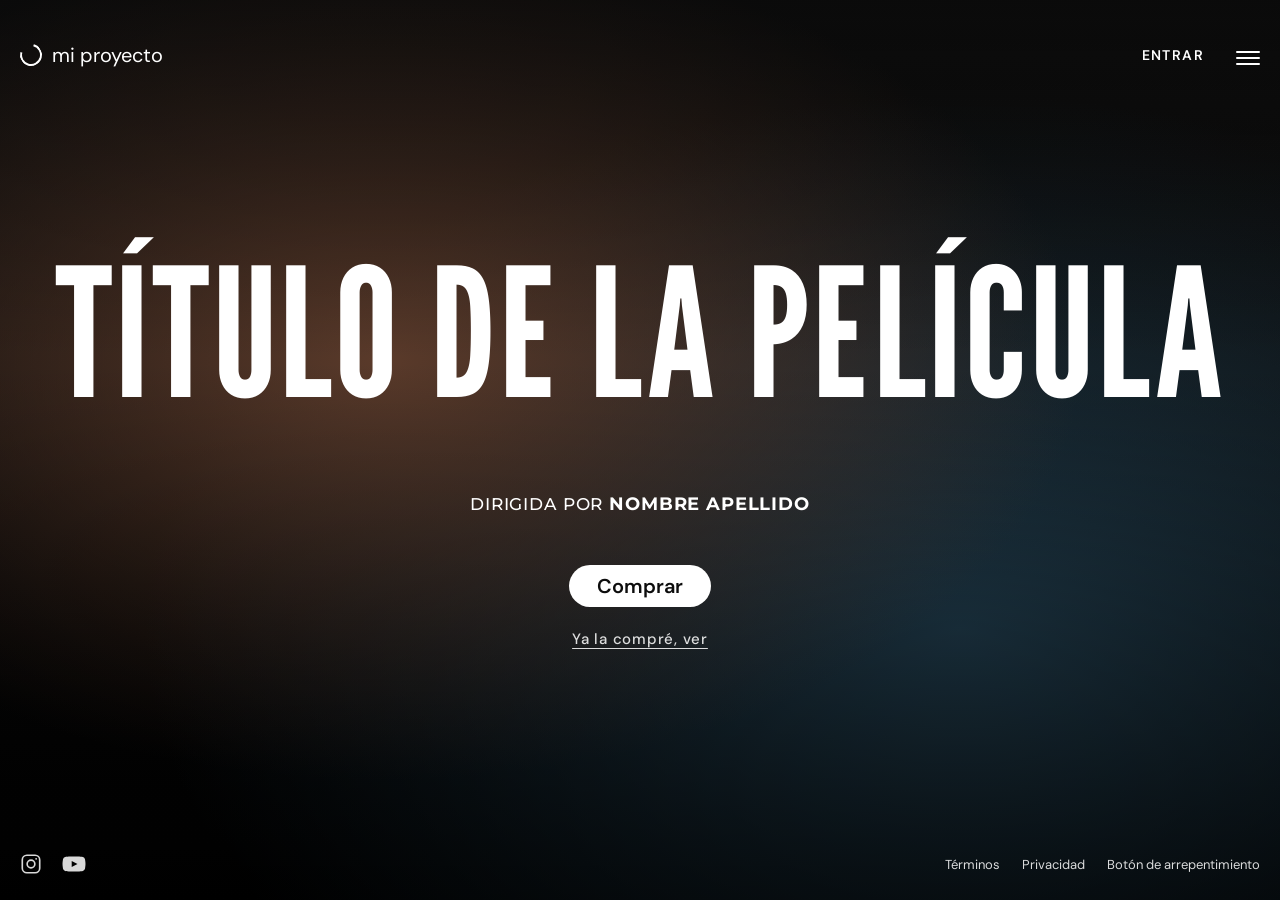
==== aws/site/index.html @ 1280f7a7 "Landing design, device removal, credential checks - Site moved onto the uramielo landing design: sha" ====
<!doctype html>
<html lang="es">
<head>
    <meta charset="utf-8">
    <meta name="viewport" content="width=device-width, initial-scale=1">
    <title>Mi Proyecto</title>
    <link rel="stylesheet" href="styles.css">
</head>
<body>
    <header class="header js-header">
        <div class="header__container container">
            <a href="index.html" class="header__logo js-header-logo" aria-label="Inicio">
                <span class="header__logo-mark"></span>
                <span class="header__logo-text">mi proyecto</span>
            </a>

            <div class="header__right-container">
                <nav class="header__navigation">
                    <a href="entrar.html" class="header__auth-link">Entrar</a>
                </nav>

                <button type="button" class="hamburger-menu js-hamburger-menu" aria-label="Abrir menú" aria-expanded="false">
                    <div></div><div></div><div></div>
                </button>

                <div class="header__menu-container js-header-menu-container">
                    <nav class="header__menu">
                        <a href="sobre.html">Sobre el proyecto</a>
                        <a href="faqs.html">Preguntas frecuentes</a>
                        <a href="contacto.html">Contacto</a>
                        <div class="header__menu-auth-mobile">
                            <a href="entrar.html" class="header__auth-link">Entrar</a>
                        </div>
                    </nav>
                </div>
            </div>
        </div>
    </header>

    <main class="homepage">
        <div class="homepage__background-image">
            <div class="homepage__background-placeholder"></div>
        </div>

        <div class="homepage__container container">
            <h1 class="homepage__title">Título de la película</h1>
            <p class="homepage__subtitle">Dirigida por <span>Nombre Apellido</span></p>
            <div class="homepage__ctas">
                <a href="comprar.html" class="homepage__cta button button--white">Comprar</a>
                <a href="ver.html" class="homepage__cta-secondary">Ya la compré, ver</a>
            </div>
        </div>
    </main>

    <footer class="footer">
        <div class="footer__container container">
            <div class="footer__social-container">
                <a href="https://instagram.com/" target="_blank" rel="noopener" aria-label="Instagram">
                    <svg width="22" height="22" viewBox="0 0 24 24" fill="none" stroke="currentColor" stroke-width="1.8"><rect x="2.5" y="2.5" width="19" height="19" rx="5"/><circle cx="12" cy="12" r="4.2"/><circle cx="17.6" cy="6.4" r="1" fill="currentColor" stroke="none"/></svg>
                </a>
                <a href="https://youtube.com/" target="_blank" rel="noopener" aria-label="YouTube">
                    <svg width="24" height="24" viewBox="0 0 24 24" fill="currentColor"><path d="M23 7.2a3 3 0 0 0-2.1-2.1C19 4.6 12 4.6 12 4.6s-7 0-8.9.5A3 3 0 0 0 1 7.2 31 31 0 0 0 .5 12 31 31 0 0 0 1 16.8a3 3 0 0 0 2.1 2.1c1.9.5 8.9.5 8.9.5s7 0 8.9-.5a3 3 0 0 0 2.1-2.1 31 31 0 0 0 .5-4.8 31 31 0 0 0-.5-4.8zM9.7 15.1V8.9l5.8 3.1-5.8 3.1z"/></svg>
                </a>
            </div>
            <nav class="footer__legal" aria-label="Legales">
                <a href="terminos.html">Términos</a>
                <a href="privacidad.html">Privacidad</a>
                <a href="arrepentimiento.html">Botón de arrepentimiento</a>
            </nav>
        </div>
    </footer>

    <script src="main.js"></script>
</body>
</html>
---- aws/site/styles.css ----
@font-face { font-family: "DM Sans"; font-style: normal; font-weight: 100 1000; font-display: swap; src: url(fonts/dm-sans-latin.woff2) format("woff2"); }
@font-face { font-family: "League Gothic"; font-style: normal; font-weight: 400; font-display: swap; src: url(fonts/league-gothic-latin.woff2) format("woff2"); }
@font-face { font-family: "Montserrat"; font-style: normal; font-weight: 100 900; font-display: swap; src: url(fonts/montserrat-latin.woff2) format("woff2"); }

:root {
    --font-league: "League Gothic", sans-serif;
    --font-dmsans: "DM Sans", sans-serif;
    --font-montserrat: "Montserrat", sans-serif;
    --color-text-black: #0d0d0d;
    --color-text-white: #fff;
}

*, *::before, *::after { box-sizing: border-box; margin: 0; padding: 0; }
html, body { background: #000; color: #fff; font-family: var(--font-montserrat); }
a { color: inherit; text-decoration: none; }
button { font: inherit; border: none; background: none; color: inherit; cursor: pointer; }
input { font: inherit; border: 1px solid #ddd; border-radius: 6px; }
[hidden] { display: none !important; }

.container { width: 100%; max-width: 1440px; margin: 0 auto; }
.container-sm { width: 100%; max-width: 1165px; margin: 0 auto; padding: 0 20px; }
body { display: flex; flex-direction: column; min-height: 100vh; min-height: 100dvh; }
body > main { flex: 1 0 auto; }
body.page--light { background: #fff; color: var(--color-text-black); }
body.page--dark { background: #101010; }

/* Buttons */
.button { display: block; width: max-content; font-size: 16px; font-family: var(--font-dmsans); color: #000; border-radius: 100px; padding: 8px 28px; transition: background-color .2s linear; }
.button--white { background: #fff; }
.button--white:hover { background: #ddd; }
.button--black { color: #fff; background: #0d0d0d; }
.button--black:hover { background: #272727; }
.button--outline { color: #fff; border: 1px solid #ffffff80; padding: 6px 22px; }
.button--outline:hover { border-color: #fff; }
.button:disabled { opacity: .5; cursor: default; }

/* Header */
.header { position: fixed; z-index: 15; top: 0; left: 0; width: 100%; transition: background-color .2s ease, box-shadow .2s ease; }
.header.is-scrolled { background: #111; box-shadow: 0 4px 18px #00000040; }
.header__container { display: flex; justify-content: space-between; align-items: center; padding: 42px 20px; transition: padding .2s ease; }
.header.is-scrolled .header__container { padding: 14px 20px; }

.header__logo { position: relative; z-index: 500; display: flex; align-items: center; gap: 10px; font-family: var(--font-dmsans); font-size: 20px; transition: color .3s linear; }
.header__logo-mark { width: 22px; height: 22px; border: 2px solid currentColor; border-radius: 50%; border-top-color: transparent; transform: rotate(-30deg); }
.header__logo.is-open { color: #000; }

.header__right-container { display: flex; align-items: center; gap: 32px; }

.header__navigation { display: flex; gap: 32px; }
.header__auth-link { font: 600 14px var(--font-dmsans); letter-spacing: .1em; text-transform: uppercase; }

/* Light header variant (white pages) */
.header--surface-light { color: var(--color-text-black); }
.header--surface-light.is-scrolled { background: #fff; box-shadow: 0 4px 18px #0000001f; }
.header--surface-light .hamburger-menu div { background: var(--color-text-black); }

/* Hamburger */
.hamburger-menu { position: relative; z-index: 500; width: 24px; height: 16px; }
.hamburger-menu div { background: #fff; width: 100%; height: 2px; margin: 4px auto; border-radius: 10px; transition: .3s cubic-bezier(.28,.55,.385,1.65); }
.hamburger-menu.toggled div { background: #000; }
.hamburger-menu.toggled div:first-child { transform: translateY(.375rem) rotate(45deg); }
.hamburger-menu.toggled div:nth-child(2) { opacity: 0; }
.hamburger-menu.toggled div:last-child { transform: translateY(-.375rem) rotate(-45deg); }

/* Full-screen menu */
.header__menu-container { position: fixed; inset: 0; display: flex; align-items: center; justify-content: center; background: #eaeaea; opacity: 0; visibility: hidden; pointer-events: none; transition: opacity 1s ease, visibility 1s ease; }
.header__menu-container.is-open { opacity: 1; visibility: visible; pointer-events: auto; }
.header__menu { display: flex; flex-wrap: wrap; justify-content: center; }
.header__menu > a,
.header__menu-auth-mobile a { display: block; width: 100%; margin-bottom: 28px; font: 400 64px var(--font-league); color: #000; text-transform: uppercase; text-align: center; opacity: 0; transform: translateY(-50px); filter: blur(10px); transition: opacity .8s ease, transform .8s ease, filter .8s ease; }
.header__menu > a:hover { color: #555; }
.header__menu > a.is-active { color: #8a8a8a; }
.header__menu-container.is-open .header__menu > a,
.header__menu-container.is-open .header__menu-auth-mobile a { opacity: 1; transform: none; filter: none; }
.header__menu-container.is-open .header__menu > a:nth-of-type(1) { transition-delay: .1s; }
.header__menu-container.is-open .header__menu > a:nth-of-type(2) { transition-delay: .2s; }
.header__menu-container.is-open .header__menu > a:nth-of-type(3) { transition-delay: .3s; }
.header__menu-container.is-open .header__menu-auth-mobile a { transition-delay: .4s; }
.header__menu-auth-mobile { display: none; width: 100%; border-top: 1px solid #d4d4d4; padding-top: 38px; margin-top: 30px; }
.header__menu-auth-mobile a { font: 600 20px var(--font-dmsans); }

/* Hero */
.homepage { position: relative; width: 100%; height: 100vh; height: 100dvh; display: grid; place-content: center; padding-top: 64px; background: #000; overflow: hidden; }
.homepage__background-image { position: absolute; inset: 0; }
.homepage__background-image img,
.homepage__background-placeholder { width: 100%; height: 100%; object-fit: cover; }
.homepage__background-placeholder {
    background:
        radial-gradient(ellipse at 30% 40%, #5a3a2a 0%, transparent 55%),
        radial-gradient(ellipse at 75% 70%, #1f3a4a 0%, transparent 60%),
        linear-gradient(180deg, #111 0%, #000 100%);
    animation: drift 18s ease-in-out infinite alternate;
}
.homepage__background-image::after { content: ""; position: absolute; inset: 0; background: linear-gradient(180deg, #0006 0%, #0000 40%, #0008 100%); }
@keyframes drift { to { transform: scale(1.12) translate(-2%, 1%); } }

.homepage__container { position: relative; z-index: 1; transform: translateY(-32px); padding: 0 20px; }
.homepage__title { font: 400 clamp(64px, 14vw, 180px)/0.9 var(--font-league); text-transform: uppercase; text-align: center; letter-spacing: .01em; animation: fadeUp 1.2s ease both; }
.homepage__subtitle { margin-top: 80px; font-size: 17px; font-weight: 500; letter-spacing: .05em; text-transform: uppercase; text-align: center; animation: fadeUp 1.2s .3s ease both; }
.homepage__subtitle span { font-size: 18px; font-weight: 700; }
.homepage__ctas { display: flex; flex-direction: column; align-items: center; gap: 22px; margin-top: 50px; animation: fadeUp 1.2s .5s ease both; }
.homepage__cta { margin: 0 auto; font-size: 20px; font-weight: 600; color: var(--color-text-black); }
.homepage__cta-secondary { font: 500 15px var(--font-dmsans); letter-spacing: .05em; text-decoration: underline; text-underline-offset: 4px; opacity: .85; }
.homepage__cta-secondary:hover { opacity: 1; }
@keyframes fadeUp { from { opacity: 0; transform: translateY(20px); filter: blur(6px); } }

/* Footer */
.footer { position: absolute; bottom: 0; left: 0; width: 100%; padding-bottom: 24px; z-index: 10; }
.footer__container { display: flex; align-items: center; justify-content: space-between; padding: 0 20px; }
.footer__social-container { display: flex; align-items: center; gap: 20px; }
.footer__social-container a { display: flex; opacity: .85; transition: opacity .2s; }
.footer__social-container a:hover { opacity: 1; }
.footer__legal { display: flex; flex-wrap: wrap; gap: 8px 22px; font: 400 13px var(--font-dmsans); }
.footer__legal a { opacity: .85; }
.footer__legal a:hover { opacity: 1; text-decoration: underline; }
.footer--static { position: static; padding: 32px 0; border-top: 1px solid #ffffff1f; }
.page--light .footer--static { border-top-color: #0000001a; }

/* Video placeholder */
.video-placeholder { position: relative; aspect-ratio: 16 / 9; width: 100%; display: flex; flex-direction: column; align-items: center; justify-content: center; gap: 18px; background: radial-gradient(ellipse at 30% 30%, #3a2a22, transparent 60%), radial-gradient(ellipse at 80% 80%, #1c2f3b, transparent 60%), #111; color: #fff; overflow: hidden; }
.video-placeholder iframe { position: absolute; inset: 0; width: 100%; height: 100%; border: 0; }
.video-placeholder__play { width: 72px; height: 72px; border-radius: 50%; border: 2px solid #fff; position: relative; }
.video-placeholder__play::after { content: ""; position: absolute; top: 50%; left: 54%; transform: translate(-50%, -50%); border-style: solid; border-width: 12px 0 12px 20px; border-color: transparent transparent transparent #fff; }
.video-placeholder__label { font: 500 13px var(--font-dmsans); letter-spacing: .1em; text-transform: uppercase; opacity: .8; }

/* About / text pages */
.about__main, .text-page__main { padding-top: 166px; padding-bottom: 130px; }
.about__grid { display: flex; gap: 202px; align-items: start; }
.about__col--left { width: 100%; max-width: 206px; position: sticky; top: 120px; }
.about__col--right { width: 100%; }
.about__title { font: 400 54px/1 var(--font-league); text-transform: uppercase; }
.about__video-container { margin-bottom: 42px; }
.about__text, .about__highlight { font: 300 18px/26px var(--font-dmsans); margin-bottom: 18px; }
.about__highlight { font-size: 30px; line-height: 38px; margin: 24px 0; }

/* Contact page */
.contact { position: relative; min-height: 100vh; min-height: 100dvh; padding: 166px 0 46px; background: #101010; overflow: hidden; }
.contact__top-container { display: flex; justify-content: space-between; }
.contact__label { font: 700 16px var(--font-dmsans); color: #6f6f6f; margin-bottom: 14px; }
.contact__value { display: block; font: 300 16px/1.6 var(--font-dmsans); color: #fff; }
a.contact__value:hover { text-decoration: underline; }
.contact__brand { position: absolute; left: 50%; bottom: 20px; transform: translateX(-50%); width: 100%; max-width: 1165px; padding: 0 20px; font: 400 min(25vw, 280px)/0.85 var(--font-league); text-transform: uppercase; text-align: center; white-space: nowrap; color: #fff; }

/* FAQs */
.faqs__item { border-bottom: 1px solid #d4d4d4; }
.faqs__item:first-child { border-top: 1px solid #d4d4d4; }
.faqs__question { display: flex; justify-content: space-between; align-items: center; gap: 20px; padding: 22px 0; font: 500 20px/1.3 var(--font-dmsans); cursor: pointer; list-style: none; }
.faqs__question::-webkit-details-marker { display: none; }
.faqs__question::after { content: "+"; font-size: 28px; font-weight: 300; transition: transform .25s ease; }
.faqs__item[open] .faqs__question::after { transform: rotate(45deg); }
.faqs__answer { font: 300 18px/26px var(--font-dmsans); padding: 0 40px 24px 0; }
.faqs__more { font: 300 14px var(--font-dmsans); margin-top: 35px; }
.faqs__more a { font-weight: 600; text-decoration: underline; }

/* Legal / plain text page */
.text-page__heading { font: 600 20px var(--font-dmsans); margin: 32px 0 10px; }
.text-page__note { font: 400 14px var(--font-dmsans); background: #f3f3f3; padding: 12px 16px; border-radius: 8px; margin-bottom: 8px; }

.text-page__button { margin: 8px 0 18px; }
.about__text a, .faqs__answer a { text-decoration: underline; text-underline-offset: 2px; }

/* App pages: comprar, entrar, gracias, ver */
.app-page { min-height: 100vh; min-height: 100dvh; padding: 166px 20px 100px; }
.app-page__main { max-width: 560px; margin: 0 auto; font-family: var(--font-dmsans); }
.app-page__main--wide { max-width: 960px; }
.app-page__title { font: 400 54px/1 var(--font-league); text-transform: uppercase; margin-bottom: 24px; }
.app-page__price { font: 600 22px var(--font-dmsans); margin: -8px 0 18px; }
.app-page__lead { font: 300 18px/26px var(--font-dmsans); color: #d0d0d0; margin-bottom: 28px; }
.app-page__small { font: 300 14px var(--font-dmsans); color: #a6a6a6; margin-top: 28px; }
.app-page a:not(.button) { text-decoration: underline; text-underline-offset: 2px; }
.app-page__toolbar { display: flex; justify-content: space-between; align-items: flex-start; gap: 16px; }
.app-page__play { margin-bottom: 20px; }
.app-page video { display: block; width: 100%; background: #000; border-radius: 6px; }
.app-form input { width: 100%; padding: 12px 15px; margin-bottom: 18px; background: #1a1a1a; border-color: #333; color: #fff; }
.app-status { margin-top: 18px; font: 13px/1.5 "SFMono-Regular", Consolas, monospace; color: #8a9a9a; white-space: pre-wrap; }
.app-status:empty { display: none; }
.app-details { margin-top: 18px; font-size: 13px; color: #8a9a9a; }
.trace-code { font: 400 44px/1 var(--font-league); letter-spacing: .08em; margin-bottom: 24px; }
.trace-code:empty { display: none; }
.notice { margin-bottom: 18px; padding: 12px 16px; border-radius: 8px; font: 400 15px/1.5 var(--font-dmsans); }
.notice:empty { display: none; }
.notice.warn { background: #3a3320; color: #eecc99; }
.notice.error { background: #3a2020; color: #ee99aa; }
.device-list { font: 400 15px/1.5 var(--font-dmsans); }
.device-list:empty { display: none; }
.device-list ul { list-style: none; margin: 12px 0 20px; }
.device-list li { display: flex; justify-content: space-between; align-items: center; gap: 16px; padding: 12px 0; border-bottom: 1px solid #ffffff1f; }
.device-list li:first-child { border-top: 1px solid #ffffff1f; }

/* Responsive */
@media (max-width: 992px) {
    .header__navigation { display: none; }
    .header__menu-auth-mobile { display: block; }
    .about__main, .text-page__main { padding-top: 132px; padding-bottom: 80px; }
    .about__grid { flex-wrap: wrap; gap: 22px; }
    .about__col--left { position: static; max-width: none; }
    .contact__top-container { flex-wrap: wrap; gap: 45px; }
    .contact__column { width: 100%; }
}
@media (max-width: 767px) {
    .header__container { padding: 28px 16px; }
    .header__menu > a { font-size: 48px; }
    .homepage__container { transform: translateY(-50px); padding: 0 16px; }
    .homepage__subtitle { font-size: 16px; max-width: 220px; margin: 60px auto 0; }
    .homepage__ctas { margin-top: 100px; }
    .homepage__cta { width: 100%; text-align: center; }
    .footer__container { flex-wrap: wrap; gap: 14px; }
    .app-page { padding: 132px 16px 80px; }
    .app-page__title { font-size: 42px; }
    .footer { padding: 0 16px 20px; }
    .footer__container { padding: 0; }
    .container-sm { padding-left: 16px; padding-right: 16px; }
    .about__highlight { font-size: 24px; line-height: 32px; }
    .contact { padding: 132px 0 calc(25vw + 60px); }
    .contact__brand { padding: 0 16px; }
    .faqs__question { font-size: 18px; }
}
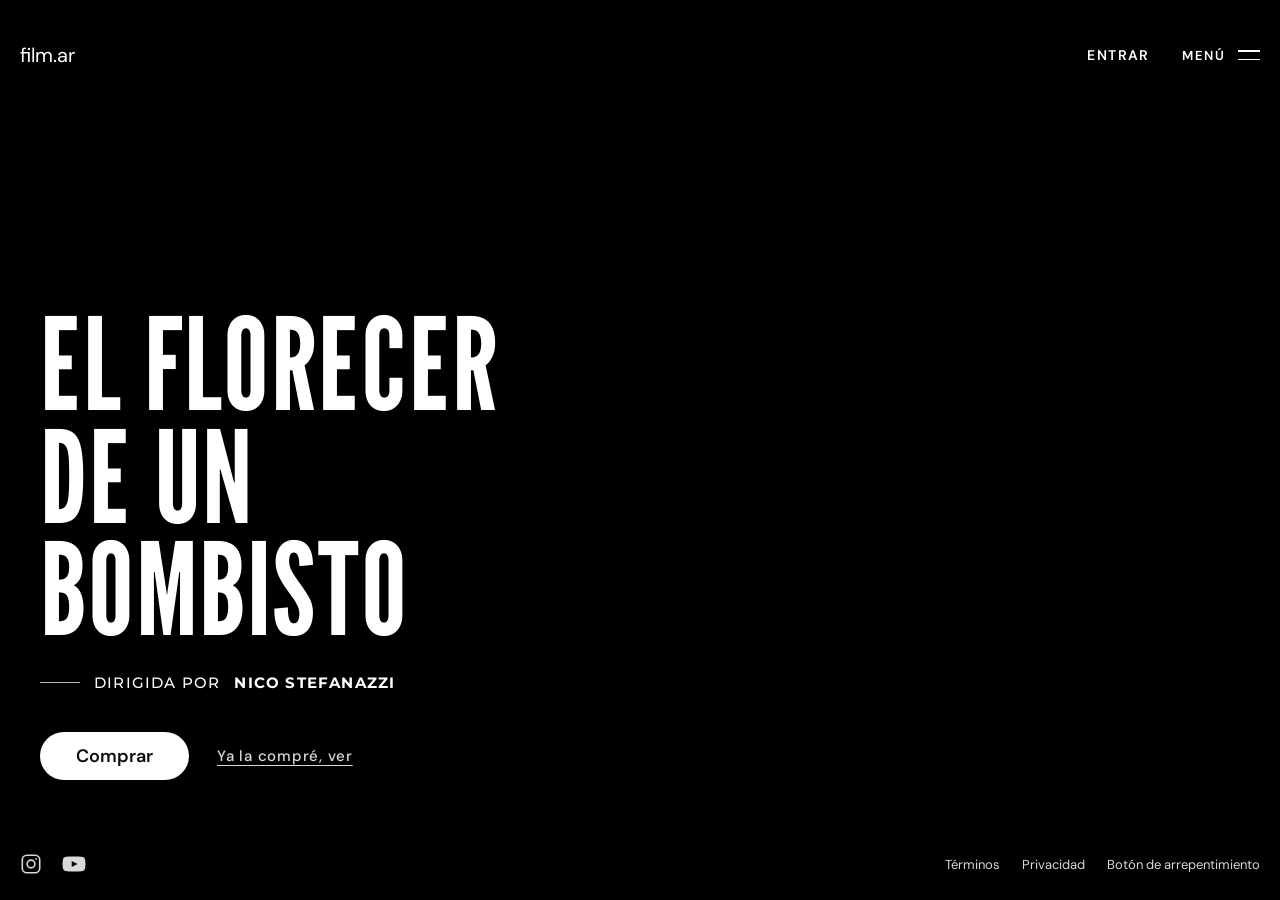
==== commit 67adcf18: "film.ar branding, new design, release on pause, subtitles, domain step 1 - Site: title 'El florecer " ====
--- a/aws/site/index.html
+++ b/aws/site/index.html
@@ -3,15 +3,14 @@
 <head>
     <meta charset="utf-8">
     <meta name="viewport" content="width=device-width, initial-scale=1">
-    <title>Mi Proyecto</title>
+    <title>El florecer de un bombisto — film.ar</title>
     <link rel="stylesheet" href="styles.css">
 </head>
 <body>
     <header class="header js-header">
         <div class="header__container container">
             <a href="index.html" class="header__logo js-header-logo" aria-label="Inicio">
-                <span class="header__logo-mark"></span>
-                <span class="header__logo-text">mi proyecto</span>
+                <span class="header__logo-text">film.ar</span>
             </a>
 
             <div class="header__right-container">
@@ -39,12 +38,15 @@
 
     <main class="homepage">
         <div class="homepage__background-image">
-            <div class="homepage__background-placeholder"></div>
+            <video class="homepage__background-video js-hero-video" muted loop playsinline preload="none" poster="media/hero.jpg" aria-hidden="true">
+                <source src="media/hero-sm.mp4" type="video/mp4" media="(max-width: 700px)">
+                <source src="media/hero.mp4" type="video/mp4">
+            </video>
         </div>
 
         <div class="homepage__container container">
-            <h1 class="homepage__title">Título de la película</h1>
-            <p class="homepage__subtitle">Dirigida por <span>Nombre Apellido</span></p>
+            <h1 class="homepage__title">El florecer de un bombisto</h1>
+            <p class="homepage__subtitle">Dirigida por <span>Nico Stefanazzi</span></p>
             <div class="homepage__ctas">
                 <a href="comprar.html" class="homepage__cta button button--white">Comprar</a>
                 <a href="ver.html" class="homepage__cta-secondary">Ya la compré, ver</a>
--- a/aws/site/styles.css
+++ b/aws/site/styles.css
@@ -41,8 +41,8 @@
 .header.is-scrolled .header__container { padding: 14px 20px; }
 
 .header__logo { position: relative; z-index: 500; display: flex; align-items: center; gap: 10px; font-family: var(--font-dmsans); font-size: 20px; transition: color .3s linear; }
-.header__logo-mark { width: 22px; height: 22px; border: 2px solid currentColor; border-radius: 50%; border-top-color: transparent; transform: rotate(-30deg); }
-.header__logo.is-open { color: #000; }
+.header__logo.is-open { color: #fff; }
+@media (max-width: 767px) { .header__logo.is-open { color: #000; } }
 
 .header__right-container { display: flex; align-items: center; gap: 32px; }
 
@@ -52,54 +52,47 @@
 /* Light header variant (white pages) */
 .header--surface-light { color: var(--color-text-black); }
 .header--surface-light.is-scrolled { background: #fff; box-shadow: 0 4px 18px #0000001f; }
-.header--surface-light .hamburger-menu div { background: var(--color-text-black); }
-
-/* Hamburger */
-.hamburger-menu { position: relative; z-index: 500; width: 24px; height: 16px; }
-.hamburger-menu div { background: #fff; width: 100%; height: 2px; margin: 4px auto; border-radius: 10px; transition: .3s cubic-bezier(.28,.55,.385,1.65); }
-.hamburger-menu.toggled div { background: #000; }
-.hamburger-menu.toggled div:first-child { transform: translateY(.375rem) rotate(45deg); }
-.hamburger-menu.toggled div:nth-child(2) { opacity: 0; }
-.hamburger-menu.toggled div:last-child { transform: translateY(-.375rem) rotate(-45deg); }
-
-/* Full-screen menu */
-.header__menu-container { position: fixed; inset: 0; display: flex; align-items: center; justify-content: center; background: #eaeaea; opacity: 0; visibility: hidden; pointer-events: none; transition: opacity 1s ease, visibility 1s ease; }
-.header__menu-container.is-open { opacity: 1; visibility: visible; pointer-events: auto; }
-.header__menu { display: flex; flex-wrap: wrap; justify-content: center; }
-.header__menu > a,
-.header__menu-auth-mobile a { display: block; width: 100%; margin-bottom: 28px; font: 400 64px var(--font-league); color: #000; text-transform: uppercase; text-align: center; opacity: 0; transform: translateY(-50px); filter: blur(10px); transition: opacity .8s ease, transform .8s ease, filter .8s ease; }
-.header__menu > a:hover { color: #555; }
+
+/* Menu button */
+.hamburger-menu { position: relative; z-index: 500; display: grid; grid-template-columns: auto 22px; column-gap: 12px; align-items: center; font: 600 13px var(--font-dmsans); letter-spacing: .14em; text-transform: uppercase; transition: color .3s ease; }
+.hamburger-menu::before { content: "Menú"; grid-row: 1 / span 2; }
+.hamburger-menu.toggled { color: #000; }
+.hamburger-menu.toggled::before { content: "Cerrar"; }
+.hamburger-menu div { grid-column: 2; width: 22px; height: 1.5px; margin: 3px 0; background: currentColor; transition: transform .35s ease; }
+.hamburger-menu div:nth-child(2) { display: none; }
+.hamburger-menu.toggled div:first-child { transform: translateY(3.75px) rotate(45deg); }
+.hamburger-menu.toggled div:last-child { transform: translateY(-3.75px) rotate(-45deg); }
+
+/* Side menu */
+.header__menu-container { position: fixed; inset: 0; z-index: 400; background: #000a; backdrop-filter: blur(4px); opacity: 0; visibility: hidden; transition: opacity .4s ease, visibility .4s ease; }
+.header__menu-container.is-open { opacity: 1; visibility: visible; }
+.header__menu { position: absolute; top: 0; right: 0; display: flex; flex-direction: column; width: min(440px, 100%); height: 100%; padding: 140px 40px 40px; background: #eaeaea; transform: translateX(100%); transition: transform .5s cubic-bezier(.2, .7, .2, 1); }
+.header__menu-container.is-open .header__menu { transform: none; }
+.header__menu > a { display: flex; align-items: baseline; padding: 22px 0; border-bottom: 1px solid #0000001f; font: 500 26px var(--font-dmsans); color: #000; opacity: 0; transform: translateX(24px); transition: opacity .4s ease, transform .4s ease, color .2s; }
+.header__menu > a:first-child { border-top: 1px solid #0000001f; }
+.header__menu > a::after { content: "→"; margin-left: auto; opacity: 0; transform: translateX(-8px); transition: opacity .25s, transform .25s; }
+.header__menu > a:hover::after { opacity: 1; transform: none; }
 .header__menu > a.is-active { color: #8a8a8a; }
-.header__menu-container.is-open .header__menu > a,
-.header__menu-container.is-open .header__menu-auth-mobile a { opacity: 1; transform: none; filter: none; }
-.header__menu-container.is-open .header__menu > a:nth-of-type(1) { transition-delay: .1s; }
+.header__menu-container.is-open .header__menu > a { opacity: 1; transform: none; }
+.header__menu-container.is-open .header__menu > a:nth-of-type(1) { transition-delay: .15s; }
 .header__menu-container.is-open .header__menu > a:nth-of-type(2) { transition-delay: .2s; }
-.header__menu-container.is-open .header__menu > a:nth-of-type(3) { transition-delay: .3s; }
-.header__menu-container.is-open .header__menu-auth-mobile a { transition-delay: .4s; }
-.header__menu-auth-mobile { display: none; width: 100%; border-top: 1px solid #d4d4d4; padding-top: 38px; margin-top: 30px; }
-.header__menu-auth-mobile a { font: 600 20px var(--font-dmsans); }
+.header__menu-container.is-open .header__menu > a:nth-of-type(3) { transition-delay: .25s; }
+.header__menu-auth-mobile { display: none; margin-top: auto; }
+.header__menu-auth-mobile a { display: block; padding: 14px; border: 1px solid #0000004d; border-radius: 100px; font: 600 14px var(--font-dmsans); letter-spacing: .1em; text-transform: uppercase; text-align: center; color: #000; }
 
 /* Hero */
-.homepage { position: relative; width: 100%; height: 100vh; height: 100dvh; display: grid; place-content: center; padding-top: 64px; background: #000; overflow: hidden; }
+.homepage { position: relative; width: 100%; height: 100vh; height: 100dvh; display: flex; align-items: flex-end; padding-bottom: 120px; background: #000; overflow: hidden; }
 .homepage__background-image { position: absolute; inset: 0; }
-.homepage__background-image img,
-.homepage__background-placeholder { width: 100%; height: 100%; object-fit: cover; }
-.homepage__background-placeholder {
-    background:
-        radial-gradient(ellipse at 30% 40%, #5a3a2a 0%, transparent 55%),
-        radial-gradient(ellipse at 75% 70%, #1f3a4a 0%, transparent 60%),
-        linear-gradient(180deg, #111 0%, #000 100%);
-    animation: drift 18s ease-in-out infinite alternate;
-}
-.homepage__background-image::after { content: ""; position: absolute; inset: 0; background: linear-gradient(180deg, #0006 0%, #0000 40%, #0008 100%); }
-@keyframes drift { to { transform: scale(1.12) translate(-2%, 1%); } }
-
-.homepage__container { position: relative; z-index: 1; transform: translateY(-32px); padding: 0 20px; }
-.homepage__title { font: 400 clamp(64px, 14vw, 180px)/0.9 var(--font-league); text-transform: uppercase; text-align: center; letter-spacing: .01em; animation: fadeUp 1.2s ease both; }
-.homepage__subtitle { margin-top: 80px; font-size: 17px; font-weight: 500; letter-spacing: .05em; text-transform: uppercase; text-align: center; animation: fadeUp 1.2s .3s ease both; }
-.homepage__subtitle span { font-size: 18px; font-weight: 700; }
-.homepage__ctas { display: flex; flex-direction: column; align-items: center; gap: 22px; margin-top: 50px; animation: fadeUp 1.2s .5s ease both; }
-.homepage__cta { margin: 0 auto; font-size: 20px; font-weight: 600; color: var(--color-text-black); }
+.homepage__background-video { width: 100%; height: 100%; object-fit: cover; object-position: 47% 50%; }
+.homepage__background-image::after { content: ""; position: absolute; inset: 0; background: linear-gradient(180deg, #000a 0%, #0007 45%, #000c 100%); }
+
+.homepage__container { position: relative; z-index: 1; padding: 0 40px; }
+.homepage__title { max-width: 11ch; font: 400 clamp(60px, 10vw, 150px)/0.88 var(--font-league); text-transform: uppercase; letter-spacing: .01em; animation: fadeUp 1.2s ease both; }
+.homepage__subtitle { display: flex; align-items: center; gap: 14px; margin-top: 28px; font-size: 15px; font-weight: 500; letter-spacing: .08em; text-transform: uppercase; animation: fadeUp 1.2s .3s ease both; }
+.homepage__subtitle::before { content: ""; width: 40px; height: 1px; background: currentColor; opacity: .7; }
+.homepage__subtitle span { font-weight: 700; white-space: nowrap; }
+.homepage__ctas { display: flex; align-items: center; gap: 28px; margin-top: 40px; animation: fadeUp 1.2s .5s ease both; }
+.homepage__cta { padding: 12px 36px; font-size: 18px; font-weight: 600; color: var(--color-text-black); }
 .homepage__cta-secondary { font: 500 15px var(--font-dmsans); letter-spacing: .05em; text-decoration: underline; text-underline-offset: 4px; opacity: .85; }
 .homepage__cta-secondary:hover { opacity: 1; }
 @keyframes fadeUp { from { opacity: 0; transform: translateY(20px); filter: blur(6px); } }
@@ -171,10 +164,24 @@
 .app-page__toolbar { display: flex; justify-content: space-between; align-items: flex-start; gap: 16px; }
 .app-page__play { margin-bottom: 20px; }
 .app-page video { display: block; width: 100%; background: #000; border-radius: 6px; }
+/* Cover pages (comprar, entrar, gracias): the landing still behind the form */
+.page--cover::before { content: ""; position: fixed; inset: 0; z-index: 0; background: linear-gradient(90deg, #000f 0%, #000d 45%, #0008 100%), #000 url(media/hero.jpg) 60% 50% / cover no-repeat; }
+.page--cover > main, .page--cover > .footer { position: relative; z-index: 1; }
+.page--cover .app-page { display: flex; align-items: center; padding: 150px 40px 80px; }
+.page--cover .app-page__main { width: 100%; max-width: 480px; margin: 0 0 0 clamp(0px, 10vw, 200px); }
+.page--cover .app-page__title { font-size: clamp(56px, 7vw, 96px); line-height: .9; margin-bottom: 28px; animation: fadeUp 1s ease both; }
+.page--cover .app-page__title + * { animation: fadeUp 1s .15s ease both; }
+.page--cover .app-form input { background: #ffffff12; border-color: #ffffff2e; backdrop-filter: blur(6px); }
+.page--cover .footer--static { border-top-color: #ffffff14; }
+.pay-with { display: flex; align-items: center; gap: 10px; margin-top: 18px; font: 400 13px var(--font-dmsans); letter-spacing: .04em; color: #a6a6a6; }
+.pay-with__brand { display: inline-flex; align-items: center; gap: 7px; font-weight: 700; font-size: 15px; letter-spacing: 0; color: #fff; }
+.pay-with__brand svg { width: 26px; height: 26px; }
 .app-form input { width: 100%; padding: 12px 15px; margin-bottom: 18px; background: #1a1a1a; border-color: #333; color: #fff; }
 .app-status { margin-top: 18px; font: 13px/1.5 "SFMono-Regular", Consolas, monospace; color: #8a9a9a; white-space: pre-wrap; }
 .app-status:empty { display: none; }
 .app-details { margin-top: 18px; font-size: 13px; color: #8a9a9a; }
+.quality { display: inline-flex; align-items: center; gap: 10px; margin-top: 14px; font: 400 14px var(--font-dmsans); color: #d0d0d0; }
+.quality select { font: inherit; color: #fff; background: #1a1a1a; border: 1px solid #333; border-radius: 6px; padding: 6px 10px; }
 .trace-code { font: 400 44px/1 var(--font-league); letter-spacing: .08em; margin-bottom: 24px; }
 .trace-code:empty { display: none; }
 .notice { margin-bottom: 18px; padding: 12px 16px; border-radius: 8px; font: 400 15px/1.5 var(--font-dmsans); }
@@ -199,13 +206,19 @@
 }
 @media (max-width: 767px) {
     .header__container { padding: 28px 16px; }
-    .header__menu > a { font-size: 48px; }
-    .homepage__container { transform: translateY(-50px); padding: 0 16px; }
-    .homepage__subtitle { font-size: 16px; max-width: 220px; margin: 60px auto 0; }
-    .homepage__ctas { margin-top: 100px; }
+    .header__menu { width: 100%; padding: 120px 24px 32px; }
+    .header__menu > a { font-size: 22px; }
+    .homepage { padding-bottom: 110px; }
+    .homepage__container { width: 100%; padding: 0 16px; }
+    .homepage__subtitle { font-size: 13px; margin-top: 20px; }
+    .homepage__ctas { flex-direction: column; align-items: stretch; gap: 18px; margin-top: 32px; }
     .homepage__cta { width: 100%; text-align: center; }
+    .homepage__cta-secondary { text-align: center; }
     .footer__container { flex-wrap: wrap; gap: 14px; }
     .app-page { padding: 132px 16px 80px; }
+    .page--cover::before { background: linear-gradient(180deg, #000c 0%, #000e 55%, #000f 100%), #000 url(media/hero.jpg) 50% 30% / cover no-repeat; }
+    .page--cover .app-page { padding: 132px 16px 80px; align-items: flex-start; }
+    .page--cover .app-page__main { margin: 0; }
     .app-page__title { font-size: 42px; }
     .footer { padding: 0 16px 20px; }
     .footer__container { padding: 0; }
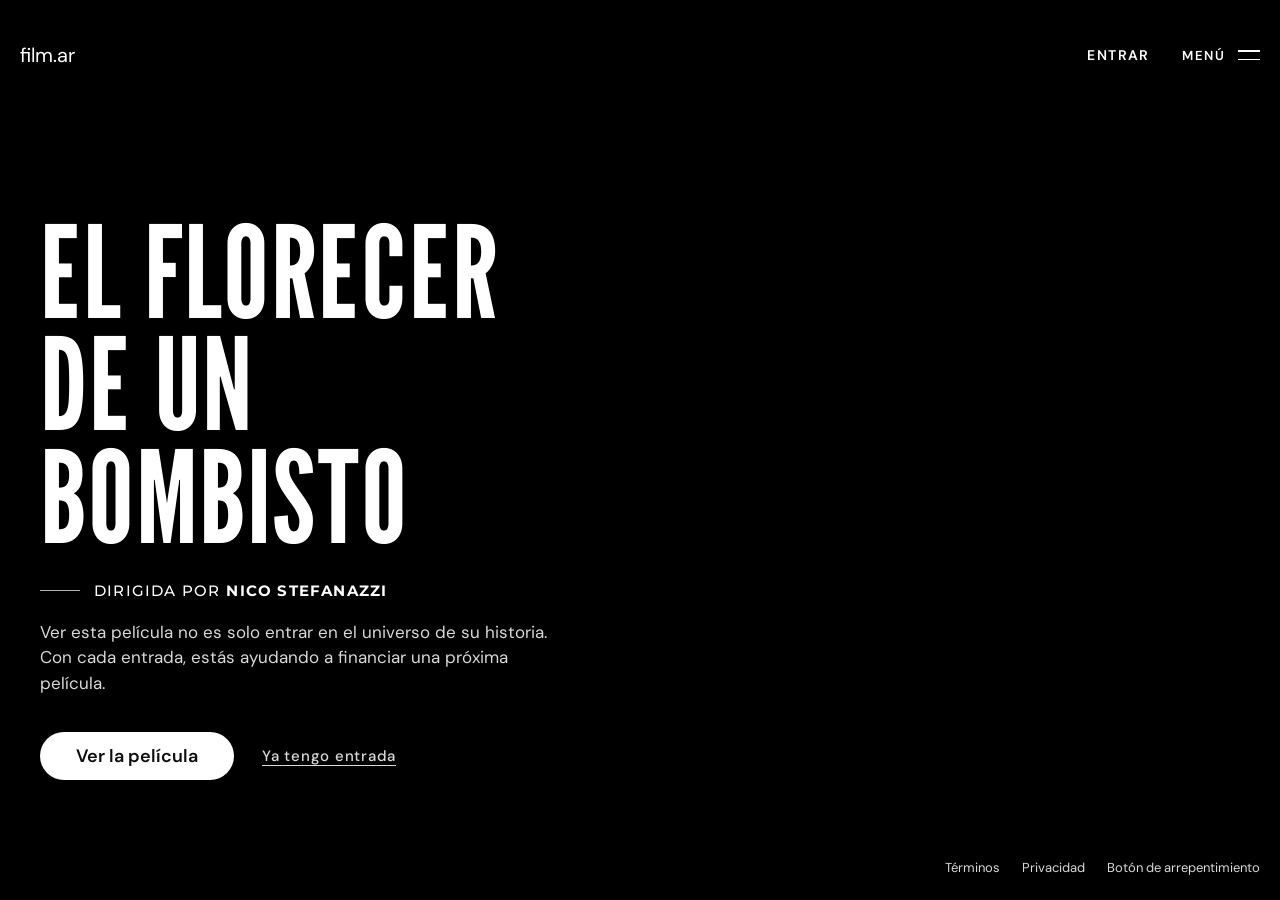
==== commit 861a101c: "Client feedback on the site; confirm the buyer's email before paying - Landing: title no longer over" ====
--- a/aws/site/index.html
+++ b/aws/site/index.html
@@ -47,23 +47,16 @@
         <div class="homepage__container container">
             <h1 class="homepage__title">El florecer de un bombisto</h1>
             <p class="homepage__subtitle">Dirigida por <span>Nico Stefanazzi</span></p>
+            <p class="homepage__tagline">Ver esta película no es solo entrar en el universo de su historia. Con cada entrada, estás ayudando a financiar una próxima película.</p>
             <div class="homepage__ctas">
-                <a href="comprar.html" class="homepage__cta button button--white">Comprar</a>
-                <a href="ver.html" class="homepage__cta-secondary">Ya la compré, ver</a>
+                <a href="comprar.html" class="homepage__cta button button--white">Ver la película</a>
+                <a href="ver.html" class="homepage__cta-secondary">Ya tengo entrada</a>
             </div>
         </div>
     </main>
 
     <footer class="footer">
         <div class="footer__container container">
-            <div class="footer__social-container">
-                <a href="https://instagram.com/" target="_blank" rel="noopener" aria-label="Instagram">
-                    <svg width="22" height="22" viewBox="0 0 24 24" fill="none" stroke="currentColor" stroke-width="1.8"><rect x="2.5" y="2.5" width="19" height="19" rx="5"/><circle cx="12" cy="12" r="4.2"/><circle cx="17.6" cy="6.4" r="1" fill="currentColor" stroke="none"/></svg>
-                </a>
-                <a href="https://youtube.com/" target="_blank" rel="noopener" aria-label="YouTube">
-                    <svg width="24" height="24" viewBox="0 0 24 24" fill="currentColor"><path d="M23 7.2a3 3 0 0 0-2.1-2.1C19 4.6 12 4.6 12 4.6s-7 0-8.9.5A3 3 0 0 0 1 7.2 31 31 0 0 0 .5 12 31 31 0 0 0 1 16.8a3 3 0 0 0 2.1 2.1c1.9.5 8.9.5 8.9.5s7 0 8.9-.5a3 3 0 0 0 2.1-2.1 31 31 0 0 0 .5-4.8 31 31 0 0 0-.5-4.8zM9.7 15.1V8.9l5.8 3.1-5.8 3.1z"/></svg>
-                </a>
-            </div>
             <nav class="footer__legal" aria-label="Legales">
                 <a href="terminos.html">Términos</a>
                 <a href="privacidad.html">Privacidad</a>
--- a/aws/site/styles.css
+++ b/aws/site/styles.css
@@ -81,17 +81,18 @@
 .header__menu-auth-mobile a { display: block; padding: 14px; border: 1px solid #0000004d; border-radius: 100px; font: 600 14px var(--font-dmsans); letter-spacing: .1em; text-transform: uppercase; text-align: center; color: #000; }
 
 /* Hero */
-.homepage { position: relative; width: 100%; height: 100vh; height: 100dvh; display: flex; align-items: flex-end; padding-bottom: 120px; background: #000; overflow: hidden; }
+.homepage { position: relative; width: 100%; min-height: 100vh; min-height: 100dvh; display: flex; align-items: flex-end; padding: 140px 0 120px; background: #000; overflow: hidden; }
 .homepage__background-image { position: absolute; inset: 0; }
 .homepage__background-video { width: 100%; height: 100%; object-fit: cover; object-position: 47% 50%; }
 .homepage__background-image::after { content: ""; position: absolute; inset: 0; background: linear-gradient(180deg, #000a 0%, #0007 45%, #000c 100%); }
 
 .homepage__container { position: relative; z-index: 1; padding: 0 40px; }
-.homepage__title { max-width: 11ch; font: 400 clamp(60px, 10vw, 150px)/0.88 var(--font-league); text-transform: uppercase; letter-spacing: .01em; animation: fadeUp 1.2s ease both; }
-.homepage__subtitle { display: flex; align-items: center; gap: 14px; margin-top: 28px; font-size: 15px; font-weight: 500; letter-spacing: .08em; text-transform: uppercase; animation: fadeUp 1.2s .3s ease both; }
-.homepage__subtitle::before { content: ""; width: 40px; height: 1px; background: currentColor; opacity: .7; }
-.homepage__subtitle span { font-weight: 700; white-space: nowrap; }
-.homepage__ctas { display: flex; align-items: center; gap: 28px; margin-top: 40px; animation: fadeUp 1.2s .5s ease both; }
+.homepage__title { max-width: 11ch; font: 400 clamp(52px, min(10vw, 16vh), 150px)/0.88 var(--font-league); text-transform: uppercase; letter-spacing: .01em; animation: fadeUp 1.2s ease both; }
+.homepage__subtitle { display: flex; align-items: center; margin-top: 28px; font-size: 15px; font-weight: 500; letter-spacing: .08em; text-transform: uppercase; animation: fadeUp 1.2s .3s ease both; }
+.homepage__subtitle::before { content: ""; width: 40px; height: 1px; margin-right: 14px; background: currentColor; opacity: .7; }
+.homepage__subtitle span { margin-left: .4em; font-weight: 700; white-space: nowrap; }
+.homepage__tagline { max-width: 520px; margin-top: 20px; font: 400 17px/1.5 var(--font-dmsans); opacity: .85; animation: fadeUp 1.2s .4s ease both; }
+.homepage__ctas { display: flex; align-items: center; gap: 28px; margin-top: 36px; animation: fadeUp 1.2s .5s ease both; }
 .homepage__cta { padding: 12px 36px; font-size: 18px; font-weight: 600; color: var(--color-text-black); }
 .homepage__cta-secondary { font: 500 15px var(--font-dmsans); letter-spacing: .05em; text-decoration: underline; text-underline-offset: 4px; opacity: .85; }
 .homepage__cta-secondary:hover { opacity: 1; }
@@ -103,7 +104,7 @@
 .footer__social-container { display: flex; align-items: center; gap: 20px; }
 .footer__social-container a { display: flex; opacity: .85; transition: opacity .2s; }
 .footer__social-container a:hover { opacity: 1; }
-.footer__legal { display: flex; flex-wrap: wrap; gap: 8px 22px; font: 400 13px var(--font-dmsans); }
+.footer__legal { margin-left: auto; display: flex; flex-wrap: wrap; gap: 8px 22px; font: 400 13px var(--font-dmsans); }
 .footer__legal a { opacity: .85; }
 .footer__legal a:hover { opacity: 1; text-decoration: underline; }
 .footer--static { position: static; padding: 32px 0; border-top: 1px solid #ffffff1f; }
@@ -127,16 +128,15 @@
 .about__highlight { font-size: 30px; line-height: 38px; margin: 24px 0; }
 
 /* Contact page */
-.contact { position: relative; min-height: 100vh; min-height: 100dvh; padding: 166px 0 46px; background: #101010; overflow: hidden; }
-.contact__top-container { display: flex; justify-content: space-between; }
-.contact__label { font: 700 16px var(--font-dmsans); color: #6f6f6f; margin-bottom: 14px; }
-.contact__value { display: block; font: 300 16px/1.6 var(--font-dmsans); color: #fff; }
-a.contact__value:hover { text-decoration: underline; }
-.contact__brand { position: absolute; left: 50%; bottom: 20px; transform: translateX(-50%); width: 100%; max-width: 1165px; padding: 0 20px; font: 400 min(25vw, 280px)/0.85 var(--font-league); text-transform: uppercase; text-align: center; white-space: nowrap; color: #fff; }
+.contact { display: flex; align-items: center; justify-content: center; min-height: 100vh; min-height: 100dvh; padding: 140px 20px 80px; background: #101010; text-align: center; }
+.contact__label { margin-bottom: 18px; font: 600 13px var(--font-dmsans); letter-spacing: .14em; text-transform: uppercase; color: #8a8a8a; }
+.contact__email { font: 400 clamp(36px, 6vw, 72px)/1.1 var(--font-league); letter-spacing: .02em; color: #fff; border-bottom: 1px solid #ffffff40; transition: border-color .2s; }
+.contact__email:hover { border-color: #fff; }
 
 /* FAQs */
 .faqs__item { border-bottom: 1px solid #d4d4d4; }
 .faqs__item:first-child { border-top: 1px solid #d4d4d4; }
+.page--dark .faqs__item { border-color: #ffffff26; }
 .faqs__question { display: flex; justify-content: space-between; align-items: center; gap: 20px; padding: 22px 0; font: 500 20px/1.3 var(--font-dmsans); cursor: pointer; list-style: none; }
 .faqs__question::-webkit-details-marker { display: none; }
 .faqs__question::after { content: "+"; font-size: 28px; font-weight: 300; transition: transform .25s ease; }
@@ -177,15 +177,24 @@
 .pay-with__brand { display: inline-flex; align-items: center; gap: 7px; font-weight: 700; font-size: 15px; letter-spacing: 0; color: #fff; }
 .pay-with__brand svg { width: 26px; height: 26px; }
 .app-form input { width: 100%; padding: 12px 15px; margin-bottom: 18px; background: #1a1a1a; border-color: #333; color: #fff; }
-.app-status { margin-top: 18px; font: 13px/1.5 "SFMono-Regular", Consolas, monospace; color: #8a9a9a; white-space: pre-wrap; }
-.app-status:empty { display: none; }
-.app-details { margin-top: 18px; font-size: 13px; color: #8a9a9a; }
 .quality { display: inline-flex; align-items: center; gap: 10px; margin-top: 14px; font: 400 14px var(--font-dmsans); color: #d0d0d0; }
 .quality select { font: inherit; color: #fff; background: #1a1a1a; border: 1px solid #333; border-radius: 6px; padding: 6px 10px; }
 .trace-code { font: 400 44px/1 var(--font-league); letter-spacing: .08em; margin-bottom: 24px; }
 .trace-code:empty { display: none; }
 .notice { margin-bottom: 18px; padding: 12px 16px; border-radius: 8px; font: 400 15px/1.5 var(--font-dmsans); }
 .notice:empty { display: none; }
+.notice.info { background: #ffffff14; color: #e6e6e6; }
+.pay-with + .notice { margin-top: 20px; }
+.email-suggest { margin: -8px 0 16px; font: 400 14px var(--font-dmsans); color: #e6c98a; }
+.email-suggest button { padding: 0; font-weight: 700; color: inherit; text-decoration: underline; text-underline-offset: 2px; }
+.confirm-email { padding: 20px 22px; border: 1px solid #ffffff2e; border-radius: 10px; background: #ffffff0d; }
+.confirm-email__label { font: 400 14px var(--font-dmsans); color: #a6a6a6; }
+.confirm-email__value { margin: 6px 0 14px; font: 600 22px/1.3 var(--font-dmsans); word-break: break-all; }
+.confirm-email .email-suggest { margin: -6px 0 14px; }
+.confirm-email__hint { margin-bottom: 18px; font: 300 14px var(--font-dmsans); color: #a6a6a6; }
+.confirm-email__actions { display: flex; align-items: center; gap: 20px; }
+.confirm-email__edit { font: 500 15px var(--font-dmsans); text-decoration: underline; text-underline-offset: 3px; opacity: .85; }
+.notice.info a { color: #fff; }
 .notice.warn { background: #3a3320; color: #eecc99; }
 .notice.error { background: #3a2020; color: #ee99aa; }
 .device-list { font: 400 15px/1.5 var(--font-dmsans); }
@@ -201,9 +210,7 @@
     .about__main, .text-page__main { padding-top: 132px; padding-bottom: 80px; }
     .about__grid { flex-wrap: wrap; gap: 22px; }
     .about__col--left { position: static; max-width: none; }
-    .contact__top-container { flex-wrap: wrap; gap: 45px; }
-    .contact__column { width: 100%; }
-}
+        }
 @media (max-width: 767px) {
     .header__container { padding: 28px 16px; }
     .header__menu { width: 100%; padding: 120px 24px 32px; }
@@ -224,7 +231,6 @@
     .footer__container { padding: 0; }
     .container-sm { padding-left: 16px; padding-right: 16px; }
     .about__highlight { font-size: 24px; line-height: 32px; }
-    .contact { padding: 132px 0 calc(25vw + 60px); }
-    .contact__brand { padding: 0 16px; }
-    .faqs__question { font-size: 18px; }
+    .contact { padding: 120px 16px 80px; }
+        .faqs__question { font-size: 18px; }
 }
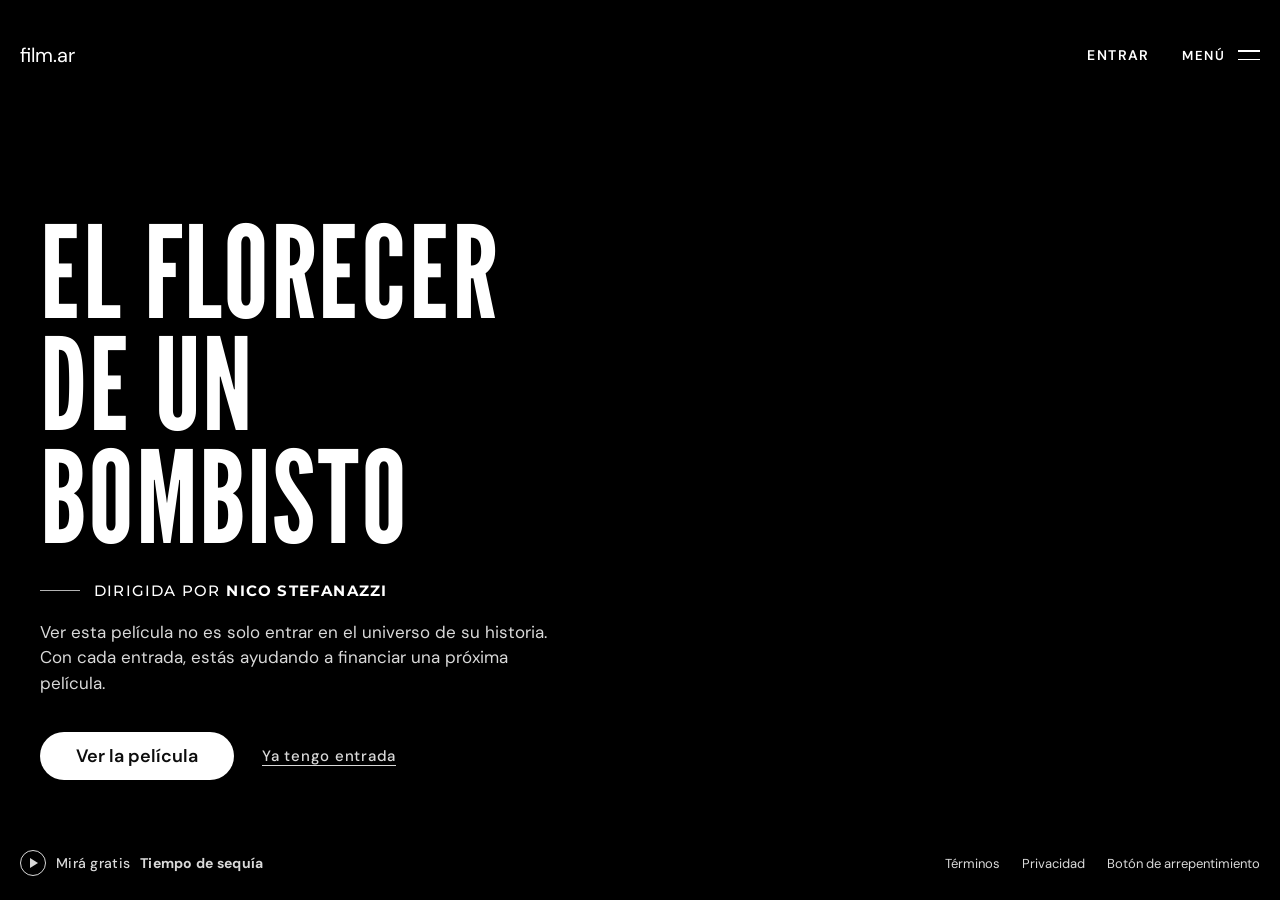
==== commit a52f2d6c: "Free short on the landing, new about text, legal pages filled in - 'Tiempo de sequía' plays in a You" ====
--- a/aws/site/index.html
+++ b/aws/site/index.html
@@ -57,6 +57,9 @@
 
     <footer class="footer">
         <div class="footer__container container">
+            <button type="button" class="footer__short js-video-open" data-video="-3kP9YZQteA" data-title="Tiempo de sequía">
+                <span class="footer__short-play" aria-hidden="true"></span>Mirá gratis <em>Tiempo de sequía</em>
+            </button>
             <nav class="footer__legal" aria-label="Legales">
                 <a href="terminos.html">Términos</a>
                 <a href="privacidad.html">Privacidad</a>
@@ -65,6 +68,11 @@
         </div>
     </footer>
 
+    <dialog class="video-dialog js-video-dialog" aria-label="Video">
+        <button type="button" class="video-dialog__close js-video-close" aria-label="Cerrar">Cerrar</button>
+        <div class="video-dialog__frame js-video-frame"></div>
+    </dialog>
+
     <script src="main.js"></script>
 </body>
 </html>
--- a/aws/site/styles.css
+++ b/aws/site/styles.css
@@ -19,7 +19,7 @@
 
 .container { width: 100%; max-width: 1440px; margin: 0 auto; }
 .container-sm { width: 100%; max-width: 1165px; margin: 0 auto; padding: 0 20px; }
-body { display: flex; flex-direction: column; min-height: 100vh; min-height: 100dvh; }
+body { display: flex; flex-direction: column; min-height: 100vh; min-height: 100dvh; position: relative; }
 body > main { flex: 1 0 auto; }
 body.page--light { background: #fff; color: var(--color-text-black); }
 body.page--dark { background: #101010; }
@@ -104,6 +104,16 @@
 .footer__social-container { display: flex; align-items: center; gap: 20px; }
 .footer__social-container a { display: flex; opacity: .85; transition: opacity .2s; }
 .footer__social-container a:hover { opacity: 1; }
+.footer__short { display: inline-flex; align-items: center; gap: 10px; font: 500 14px var(--font-dmsans); letter-spacing: .02em; opacity: .85; transition: opacity .2s; }
+.footer__short:hover { opacity: 1; }
+.footer__short em { font-style: normal; font-weight: 700; }
+.footer__short-play { width: 26px; height: 26px; border: 1.5px solid currentColor; border-radius: 50%; position: relative; flex: none; }
+.footer__short-play::after { content: ""; position: absolute; top: 50%; left: 55%; transform: translate(-50%, -50%); border-style: solid; border-width: 5px 0 5px 8px; border-color: transparent transparent transparent currentColor; }
+.video-dialog { width: min(1100px, 92vw, calc((100dvh - 120px) * 16 / 9)); max-width: none; height: fit-content; margin: auto; padding: 0; border: 0; background: transparent; overflow: visible; }
+.video-dialog::backdrop { background: #000d; backdrop-filter: blur(4px); }
+.video-dialog__frame { aspect-ratio: 16 / 9; background: #000; }
+.video-dialog__frame iframe { display: block; width: 100%; height: 100%; border: 0; }
+.video-dialog__close { position: absolute; right: 0; bottom: calc(100% + 12px); font: 600 13px var(--font-dmsans); letter-spacing: .14em; text-transform: uppercase; color: #fff; }
 .footer__legal { margin-left: auto; display: flex; flex-wrap: wrap; gap: 8px 22px; font: 400 13px var(--font-dmsans); }
 .footer__legal a { opacity: .85; }
 .footer__legal a:hover { opacity: 1; text-decoration: underline; }
